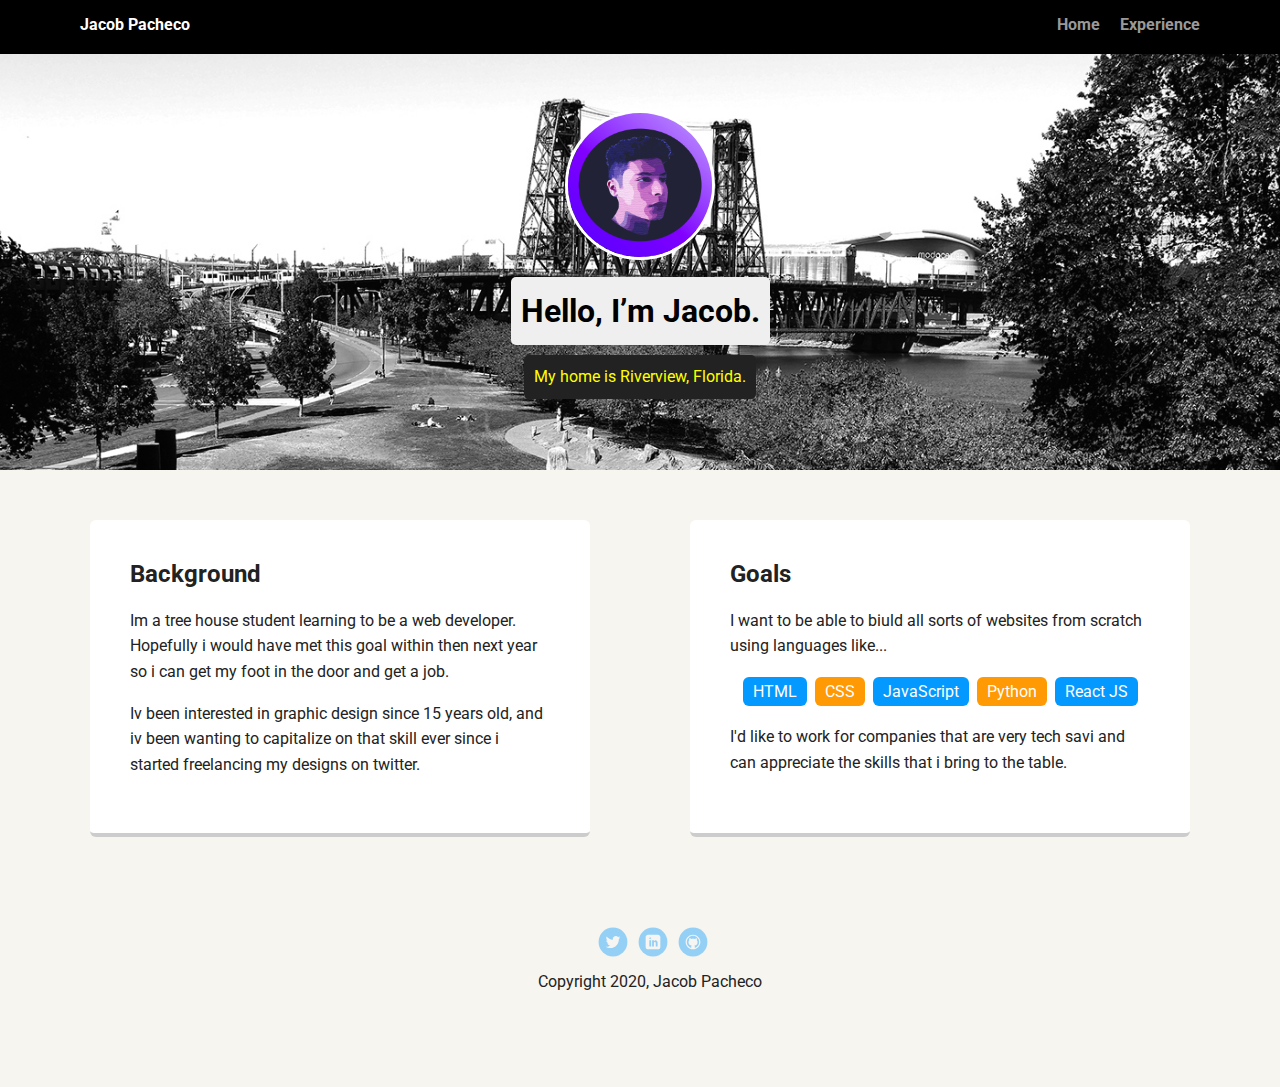
==== portfolio_update_v1/index.html @ b35e2516 "File Placement Correction" ====
<!doctype html>
<html lang="en">
<head>
  <meta charset="utf-8">
  <title>Jacob Pacheco's Profile</title>
  <meta name="viewport" content="width=device-width, initial-scale=1.0">
  <link rel="stylesheet" href="styles.css">
  <link href="https://fonts.googleapis.com/css?family=Muli%7CRoboto:400,300,500,700,900" rel="stylesheet"></head>
  <body>

    <div class="main-nav">
        <ul class="nav">
          <li class="name">Jacob Pacheco</li>
          <li><a href="index.html">Home</a></li>
          <li><a href="Experience.html">Experience</a></li>
        </ul>
    </div>

    <header>
      <img src="images/upwrok-pfp.png" alt="Drawing of Jane Smith" class="profile-image">
      <h1 class="tag name">Hello, I’m Jacob.</h1>
      <p class="tag location">My home is Riverview, Florida.</p>
    </header>

    <main class="flex">
      <div class="card">
        <h2>Background</h2>
        <p>Im a tree house student learning to be a web developer. Hopefully i would have met this goal within then next year so i can get my foot in the door and get a job.</p>
        <p>Iv been interested in graphic design since 15 years old, and iv been wanting to capitalize on that skill ever since i started freelancing my designs on twitter.</p>
      </div> 

      <div class="card">
        <h2>Goals</h2>
        <p>I want to be able to biuld all sorts of websites from scratch using languages like...</p>
        <ul class="skills">
          <li>HTML</li>
          <li>CSS</li>
          <li>JavaScript</li>
          <li>Python</li>
          <li>React JS</li>
        </ul>
        <p>I'd like to work for companies that are very tech savi and can appreciate the skills that i bring to the table.</p>
      </div> 

    </main>
    <footer>
      <ul>
        <li><a href="#" class="social twitter">Twitter</a></li>
        <li><a href="#" class="social linkedin">LinkedIn</a></li>
        <li><a href="#" class="social github">Github</a></li>
      </ul>
      <p class="copyright">Copyright 2020, Jacob Pacheco</p>
    </footer>
  </body>
  </html>
---- portfolio_update_v1/styles.css ----
/* Global Layout Set-up */
* { 
  box-sizing: border-box;
}
  
body {
  margin: 0;
  padding: 0;
  text-align: center;
  font-family: 'Roboto', sans-serif;
  color: #222;
  background: #f7f5f0;
}
/* Link Styles */

a {
  text-decoration: none;
  color: #999;
}
a:hover {
  color: #6633ff;
}

/* Section Styles */

.main-nav {
  width: 100%;
  background: black;
  min-height: 30px;
  padding: 10px;
  position: fixed;
  text-align: center;
}
.nav {
  display: flex;
  justify-content: space-around;
  font-weight: 700;
  list-style-type: none;
  margin: 0 auto;
  padding: 0;
}

.nav .name {
    display: block;
    margin-right: auto;
    color: white;
}
.nav li {
  padding: 5px 10px 10px 10px;
}
.nav a {
  transition: all .5s;
}
.nav a:hover {
  color: white
}

header {
  text-align: center;
  background: url('images/portland.jpg') no-repeat top center ;
  background-size: cover;
  overflow: hidden;
  padding-top: 60px;
}
header {
  line-height: 1.5;
}
header .profile-image {
  margin-top: 50px;
  width: 150px;
  height: 150px;
  border-radius: 50%;
  border: 3px solid white;
  transition: all .5s;
}
header .profile-image:hover {
  transform: scale(1.2) rotate(5deg);
}
.tag {
  background-color: #efefef;
  color: black;
  padding: 10px;
  border-radius: 5px;
  display: table;
  margin: 10px auto;
} 
.location {
  background-color: #222;
  color: yellow;
}
.card {
  margin: 30px;
  padding: 20px 40px 40px;
  max-width: 500px;
  text-align: left;
  background: #fff;
  border-bottom: 4px solid #ccc;
  border-radius: 6px;
  transition: all .5s;
}
.card:hover {
  border-color: #ff99ff;
}

ul.skills {
  padding: 0;
  text-align: center;
}

.skills li {
  border-radius: 6px;
  display: inline-block;
  background: #ff9904;
  color: white;
  padding: 5px 10px;
  margin: 2px;
}

.skills li:nth-child(odd) {
  background: #0399ff;
}

footer {
  width: 100%;
  min-height: 30px;
  padding: 20px 0 40px 20px;
}

footer .copyright {
  top: -8px;
  font-size: .75em;
}

footer ul {
  list-style-type: none;
  margin: 0;
  padding: 0;
}

footer ul li {
  display: inline-block;
}

a.social {
  display: inline-block;
  text-indent: -9999px;
  margin-left: 5px;
  width: 30px;
  height: 30px;
  background-size: 30px 30px;
  opacity: .4;
  transition: all .5s;
}
a.twitter {
  background-image: url(images/twitter.svg);
}
a.linkedin {
  background-image: url(images/linkedin.svg);
}
a.github {
  background-image: url(images/github.svg);
}
a.social:hover {
  opacity: 1;
}
.clearfix {
  clear: both;
}

/* Styles for larger screens */
@media screen and (min-width: 720px) {
  
  .flex {
      display: -ms-flexbox;      /* TWEENER - IE 10 */
      display: flex; 
      max-width: 1200px;
      -ms-flex-pack: distribute;
      justify-content: space-around;
      margin: 0 auto;
  }

  header {
    min-height: 470px;
  }

  .nav {
    max-width: 1200px;
    padding: 0 30px;
  }


  main {
    padding-top: 20px;
  }

  main p {
    line-height: 1.6em;
  }

  footer {
    font-size: 1.3em;
    max-width: 1200px;
    margin: 40px auto;
  }

}
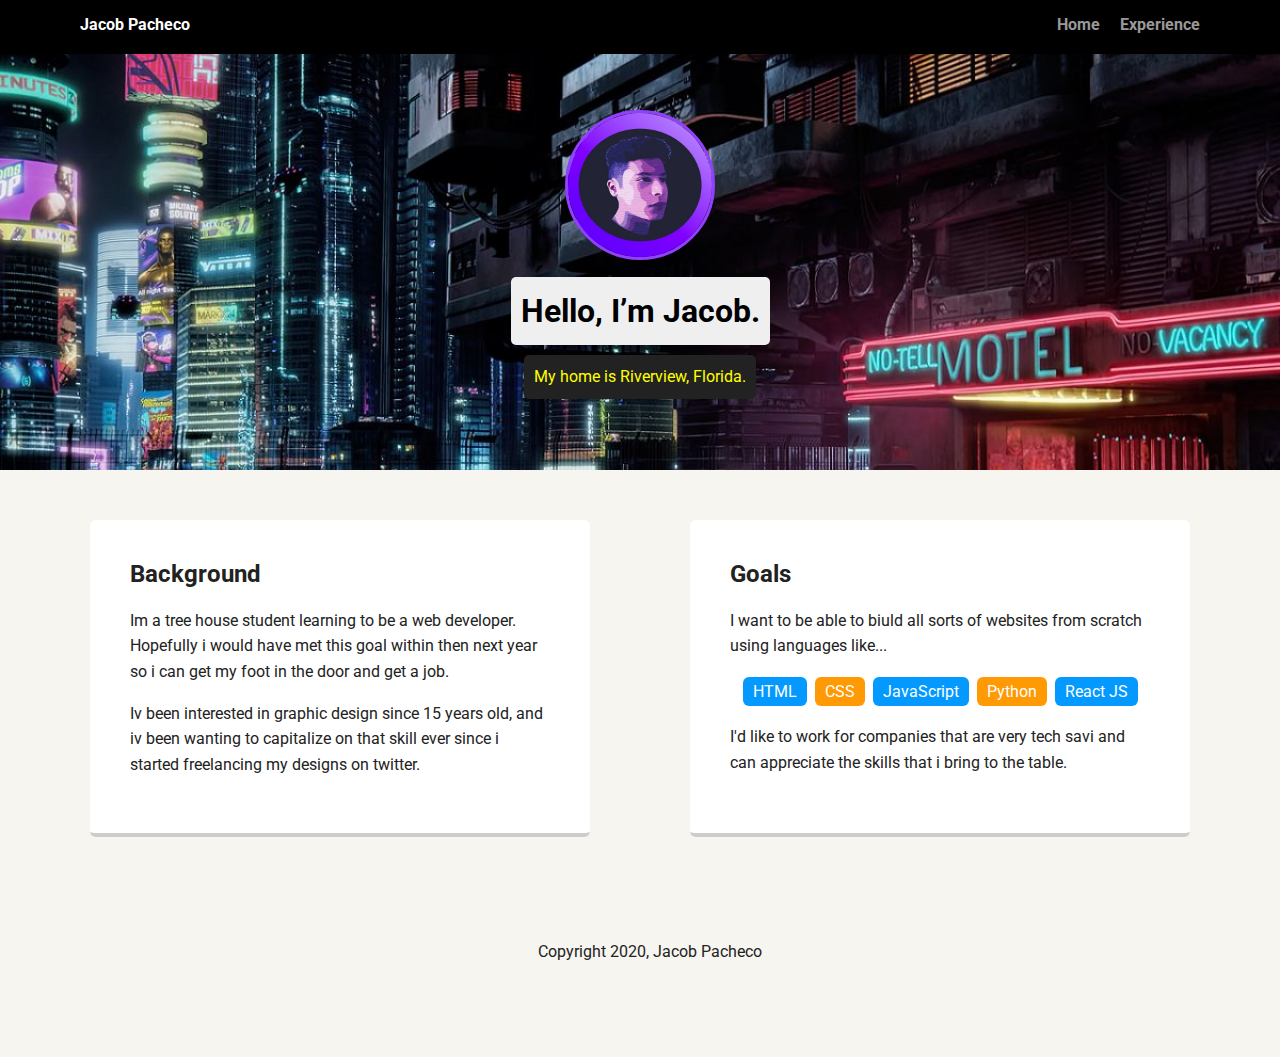
==== commit a5980f63: "Corrections to project" ====
--- a/portfolio_update_v1/index.html
+++ b/portfolio_update_v1/index.html
@@ -5,31 +5,32 @@
   <title>Jacob Pacheco's Profile</title>
   <meta name="viewport" content="width=device-width, initial-scale=1.0">
   <link rel="stylesheet" href="styles.css">
-  <link href="https://fonts.googleapis.com/css?family=Muli%7CRoboto:400,300,500,700,900" rel="stylesheet"></head>
+  <link href="https://fonts.googleapis.com/css?family=Muli%7CRoboto:400,300,500,700,900" rel="stylesheet">
+</head>
   <body>
 
-    <div class="main-nav">
+    <nav>
         <ul class="nav">
           <li class="name">Jacob Pacheco</li>
           <li><a href="index.html">Home</a></li>
           <li><a href="Experience.html">Experience</a></li>
         </ul>
-    </div>
+    </nav>
 
     <header>
-      <img src="images/upwrok-pfp.png" alt="Drawing of Jane Smith" class="profile-image">
+      <img src="images/upwrok-pfp.jpg" alt="Drawing of Jacob Pacheco" class="profile-image">
       <h1 class="tag name">Hello, I’m Jacob.</h1>
       <p class="tag location">My home is Riverview, Florida.</p>
     </header>
 
     <main class="flex">
-      <div class="card">
+      <article>
         <h2>Background</h2>
         <p>Im a tree house student learning to be a web developer. Hopefully i would have met this goal within then next year so i can get my foot in the door and get a job.</p>
         <p>Iv been interested in graphic design since 15 years old, and iv been wanting to capitalize on that skill ever since i started freelancing my designs on twitter.</p>
-      </div> 
+      </article>
 
-      <div class="card">
+      <article>
         <h2>Goals</h2>
         <p>I want to be able to biuld all sorts of websites from scratch using languages like...</p>
         <ul class="skills">
@@ -40,15 +41,11 @@
           <li>React JS</li>
         </ul>
         <p>I'd like to work for companies that are very tech savi and can appreciate the skills that i bring to the table.</p>
-      </div> 
+      </article>
 
     </main>
     <footer>
-      <ul>
-        <li><a href="#" class="social twitter">Twitter</a></li>
-        <li><a href="#" class="social linkedin">LinkedIn</a></li>
-        <li><a href="#" class="social github">Github</a></li>
-      </ul>
+     
       <p class="copyright">Copyright 2020, Jacob Pacheco</p>
     </footer>
   </body>
--- a/portfolio_update_v1/styles.css
+++ b/portfolio_update_v1/styles.css
@@ -23,7 +23,7 @@
 
 /* Section Styles */
 
-.main-nav {
+nav {
   width: 100%;
   background: black;
   min-height: 30px;
@@ -57,7 +57,7 @@
 
 header {
   text-align: center;
-  background: url('images/portland.jpg') no-repeat top center ;
+  background: url('images/city.jpg') no-repeat top center ;
   background-size: cover;
   overflow: hidden;
   padding-top: 60px;
@@ -70,7 +70,7 @@
   width: 150px;
   height: 150px;
   border-radius: 50%;
-  border: 3px solid white;
+  border: 3px solid rgb(146, 63, 255);
   transition: all .5s;
 }
 header .profile-image:hover {
@@ -88,7 +88,7 @@
   background-color: #222;
   color: yellow;
 }
-.card {
+article {
   margin: 30px;
   padding: 20px 40px 40px;
   max-width: 500px;
@@ -98,7 +98,7 @@
   border-radius: 6px;
   transition: all .5s;
 }
-.card:hover {
+article:hover {
   border-color: #ff99ff;
 }
 
